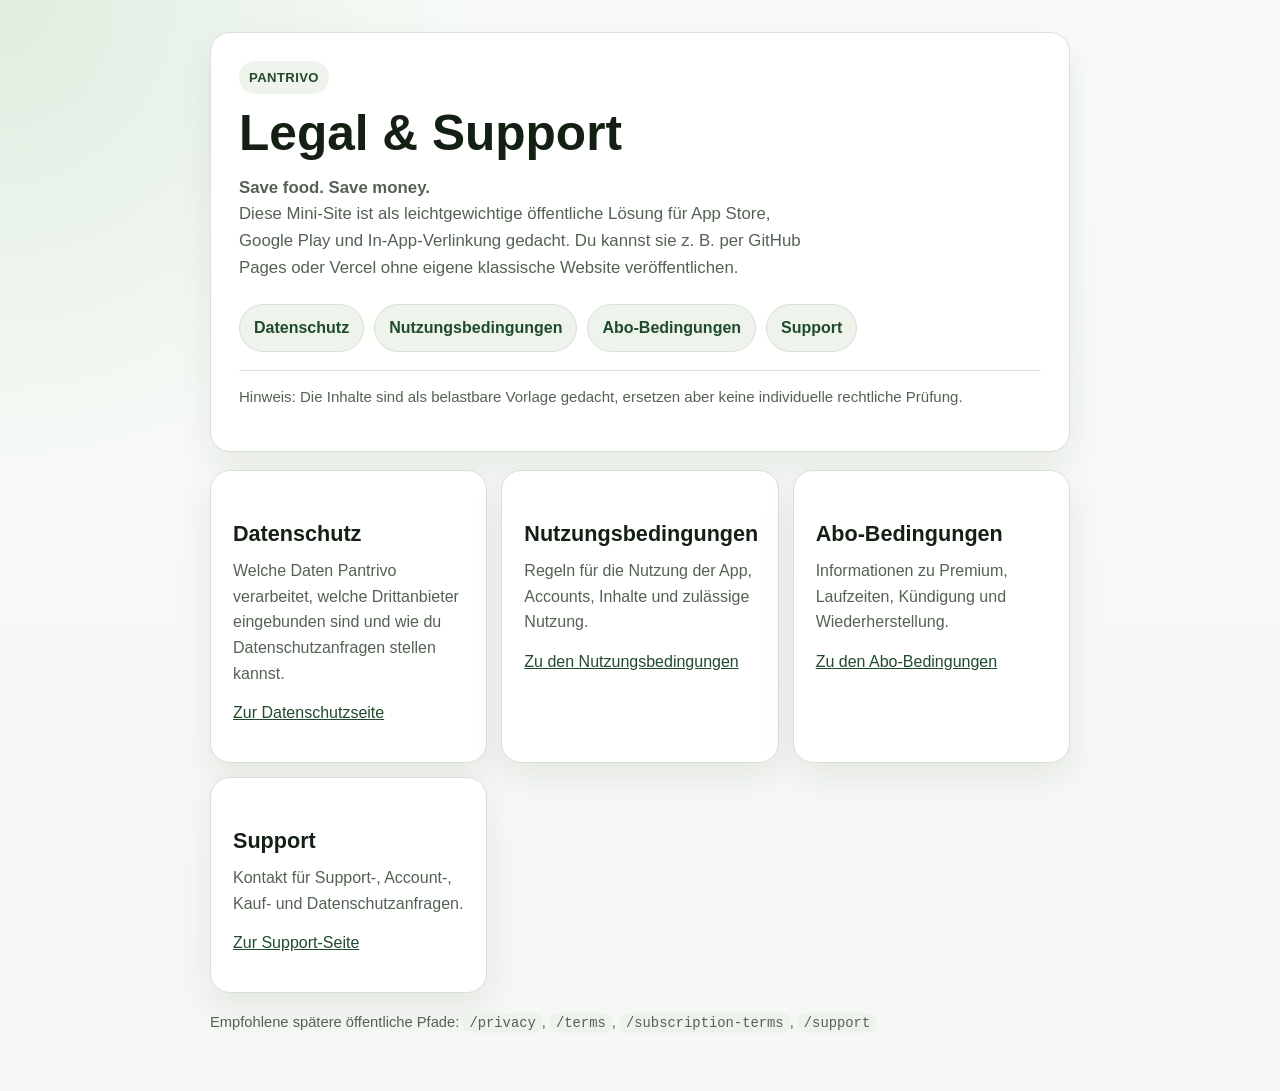
==== index.html @ a4f5d92e "Initial Pantrivo legal site" ====
<!doctype html>
<html lang="de">
  <head>
    <meta charset="utf-8" />
    <meta name="viewport" content="width=device-width, initial-scale=1" />
    <title>Pantrivo Legal & Support</title>
    <meta
      name="description"
      content="Rechtliche Informationen und Support-Kontakt für Pantrivo."
    />
    <link rel="stylesheet" href="./styles.css" />
  </head>
  <body>
    <main class="shell">
      <section class="hero">
        <span class="eyebrow">Pantrivo</span>
        <h1>Legal & Support</h1>
        <p class="lead">
          <strong>Save food. Save money.</strong><br />
          Diese Mini-Site ist als leichtgewichtige öffentliche Lösung für App Store,
          Google Play und In-App-Verlinkung gedacht. Du kannst sie z. B. per GitHub
          Pages oder Vercel ohne eigene klassische Website veröffentlichen.
        </p>
        <nav class="nav" aria-label="Legal navigation">
          <a href="./privacy.html">Datenschutz</a>
          <a href="./terms.html">Nutzungsbedingungen</a>
          <a href="./subscription-terms.html">Abo-Bedingungen</a>
          <a href="./support.html">Support</a>
        </nav>
        <p class="meta">
          Hinweis: Die Inhalte sind als belastbare Vorlage gedacht, ersetzen aber
          keine individuelle rechtliche Prüfung.
        </p>
      </section>

      <section class="grid">
        <article class="card">
          <h2>Datenschutz</h2>
          <p class="muted">
            Welche Daten Pantrivo verarbeitet, welche Drittanbieter eingebunden sind und
            wie du Datenschutzanfragen stellen kannst.
          </p>
          <p><a href="./privacy.html">Zur Datenschutzseite</a></p>
        </article>

        <article class="card">
          <h2>Nutzungsbedingungen</h2>
          <p class="muted">
            Regeln für die Nutzung der App, Accounts, Inhalte und zulässige Nutzung.
          </p>
          <p><a href="./terms.html">Zu den Nutzungsbedingungen</a></p>
        </article>

        <article class="card">
          <h2>Abo-Bedingungen</h2>
          <p class="muted">
            Informationen zu Premium, Laufzeiten, Kündigung und Wiederherstellung.
          </p>
          <p><a href="./subscription-terms.html">Zu den Abo-Bedingungen</a></p>
        </article>

        <article class="card">
          <h2>Support</h2>
          <p class="muted">
            Kontakt für Support-, Account-, Kauf- und Datenschutzanfragen.
          </p>
          <p><a href="./support.html">Zur Support-Seite</a></p>
        </article>
      </section>

      <footer>
        Empfohlene spätere öffentliche Pfade:
        <code>/privacy</code>,
        <code>/terms</code>,
        <code>/subscription-terms</code>,
        <code>/support</code>
      </footer>
    </main>
  </body>
</html>
---- styles.css ----
:root {
  color-scheme: light;
  --bg: #f5f7f4;
  --surface: #ffffff;
  --surface-alt: #eef4ec;
  --text: #142013;
  --muted: #536252;
  --line: #d7e1d5;
  --accent: #2e6a3f;
  --accent-strong: #1f4a2c;
  --max-width: 860px;
  --radius: 20px;
  --shadow: 0 14px 34px rgba(20, 32, 19, 0.08);
}

* {
  box-sizing: border-box;
}

html {
  font-family:
    ui-sans-serif,
    -apple-system,
    BlinkMacSystemFont,
    "Segoe UI",
    sans-serif;
  line-height: 1.6;
}

body {
  margin: 0;
  color: var(--text);
  background:
    radial-gradient(circle at top left, rgba(107, 177, 110, 0.18), transparent 28%),
    linear-gradient(180deg, #f8fbf8 0%, var(--bg) 100%);
}

a {
  color: var(--accent-strong);
}

.shell {
  width: min(100% - 32px, var(--max-width));
  margin: 0 auto;
  padding: 32px 0 56px;
}

.hero,
.card {
  background: var(--surface);
  border: 1px solid var(--line);
  border-radius: var(--radius);
  box-shadow: var(--shadow);
}

.hero {
  padding: 28px;
  margin-bottom: 18px;
}

.eyebrow {
  display: inline-flex;
  margin-bottom: 10px;
  padding: 6px 10px;
  border-radius: 999px;
  background: var(--surface-alt);
  color: var(--accent-strong);
  font-size: 0.82rem;
  font-weight: 700;
  letter-spacing: 0.03em;
  text-transform: uppercase;
}

h1,
h2,
h3 {
  margin: 0 0 12px;
  line-height: 1.18;
}

h1 {
  font-size: clamp(2rem, 5vw, 3.1rem);
}

h2 {
  font-size: 1.35rem;
  margin-top: 28px;
}

h3 {
  font-size: 1rem;
  margin-top: 20px;
}

p,
ul,
ol {
  margin: 0 0 14px;
}

.lead {
  max-width: 62ch;
  color: var(--muted);
  font-size: 1.05rem;
}

.nav {
  display: flex;
  flex-wrap: wrap;
  gap: 10px;
  margin-top: 22px;
}

.nav a {
  display: inline-flex;
  padding: 10px 14px;
  border-radius: 999px;
  border: 1px solid var(--line);
  background: var(--surface-alt);
  text-decoration: none;
  font-weight: 600;
}

.grid {
  display: grid;
  gap: 14px;
  grid-template-columns: repeat(auto-fit, minmax(220px, 1fr));
  margin-top: 18px;
}

.card {
  padding: 22px;
}

.muted {
  color: var(--muted);
}

.list-tight li + li {
  margin-top: 8px;
}

.meta {
  margin-top: 18px;
  padding-top: 14px;
  border-top: 1px solid var(--line);
  color: var(--muted);
  font-size: 0.94rem;
}

.note {
  margin-top: 18px;
  padding: 14px 16px;
  border-left: 4px solid var(--accent);
  background: var(--surface-alt);
  border-radius: 12px;
}

code {
  padding: 2px 6px;
  border-radius: 8px;
  background: #edf3ec;
  font-size: 0.94em;
}

footer {
  margin-top: 18px;
  color: var(--muted);
  font-size: 0.92rem;
}

@media (max-width: 640px) {
  .shell {
    width: min(100% - 20px, var(--max-width));
    padding-top: 20px;
  }

  .hero,
  .card {
    border-radius: 18px;
    padding: 18px;
  }
}
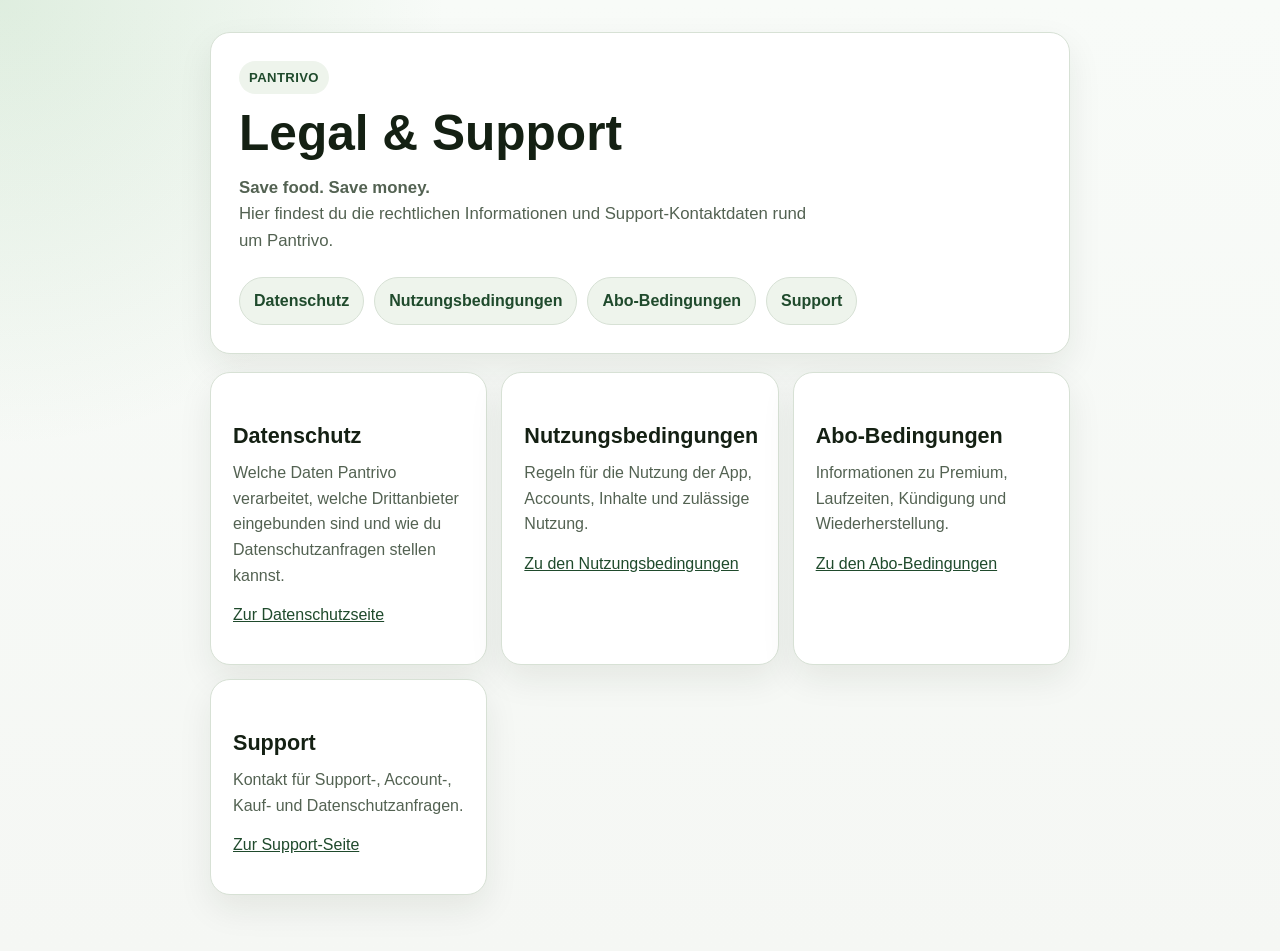
==== commit 6930589a: "fix: remove internal notes from legal pages" ====
--- a/index.html
+++ b/index.html
@@ -17,9 +17,8 @@
         <h1>Legal & Support</h1>
         <p class="lead">
           <strong>Save food. Save money.</strong><br />
-          Diese Mini-Site ist als leichtgewichtige öffentliche Lösung für App Store,
-          Google Play und In-App-Verlinkung gedacht. Du kannst sie z. B. per GitHub
-          Pages oder Vercel ohne eigene klassische Website veröffentlichen.
+          Hier findest du die rechtlichen Informationen und Support-Kontaktdaten
+          rund um Pantrivo.
         </p>
         <nav class="nav" aria-label="Legal navigation">
           <a href="./privacy.html">Datenschutz</a>
@@ -27,10 +26,6 @@
           <a href="./subscription-terms.html">Abo-Bedingungen</a>
           <a href="./support.html">Support</a>
         </nav>
-        <p class="meta">
-          Hinweis: Die Inhalte sind als belastbare Vorlage gedacht, ersetzen aber
-          keine individuelle rechtliche Prüfung.
-        </p>
       </section>
 
       <section class="grid">
@@ -68,13 +63,6 @@
         </article>
       </section>
 
-      <footer>
-        Empfohlene spätere öffentliche Pfade:
-        <code>/privacy</code>,
-        <code>/terms</code>,
-        <code>/subscription-terms</code>,
-        <code>/support</code>
-      </footer>
     </main>
   </body>
 </html>
